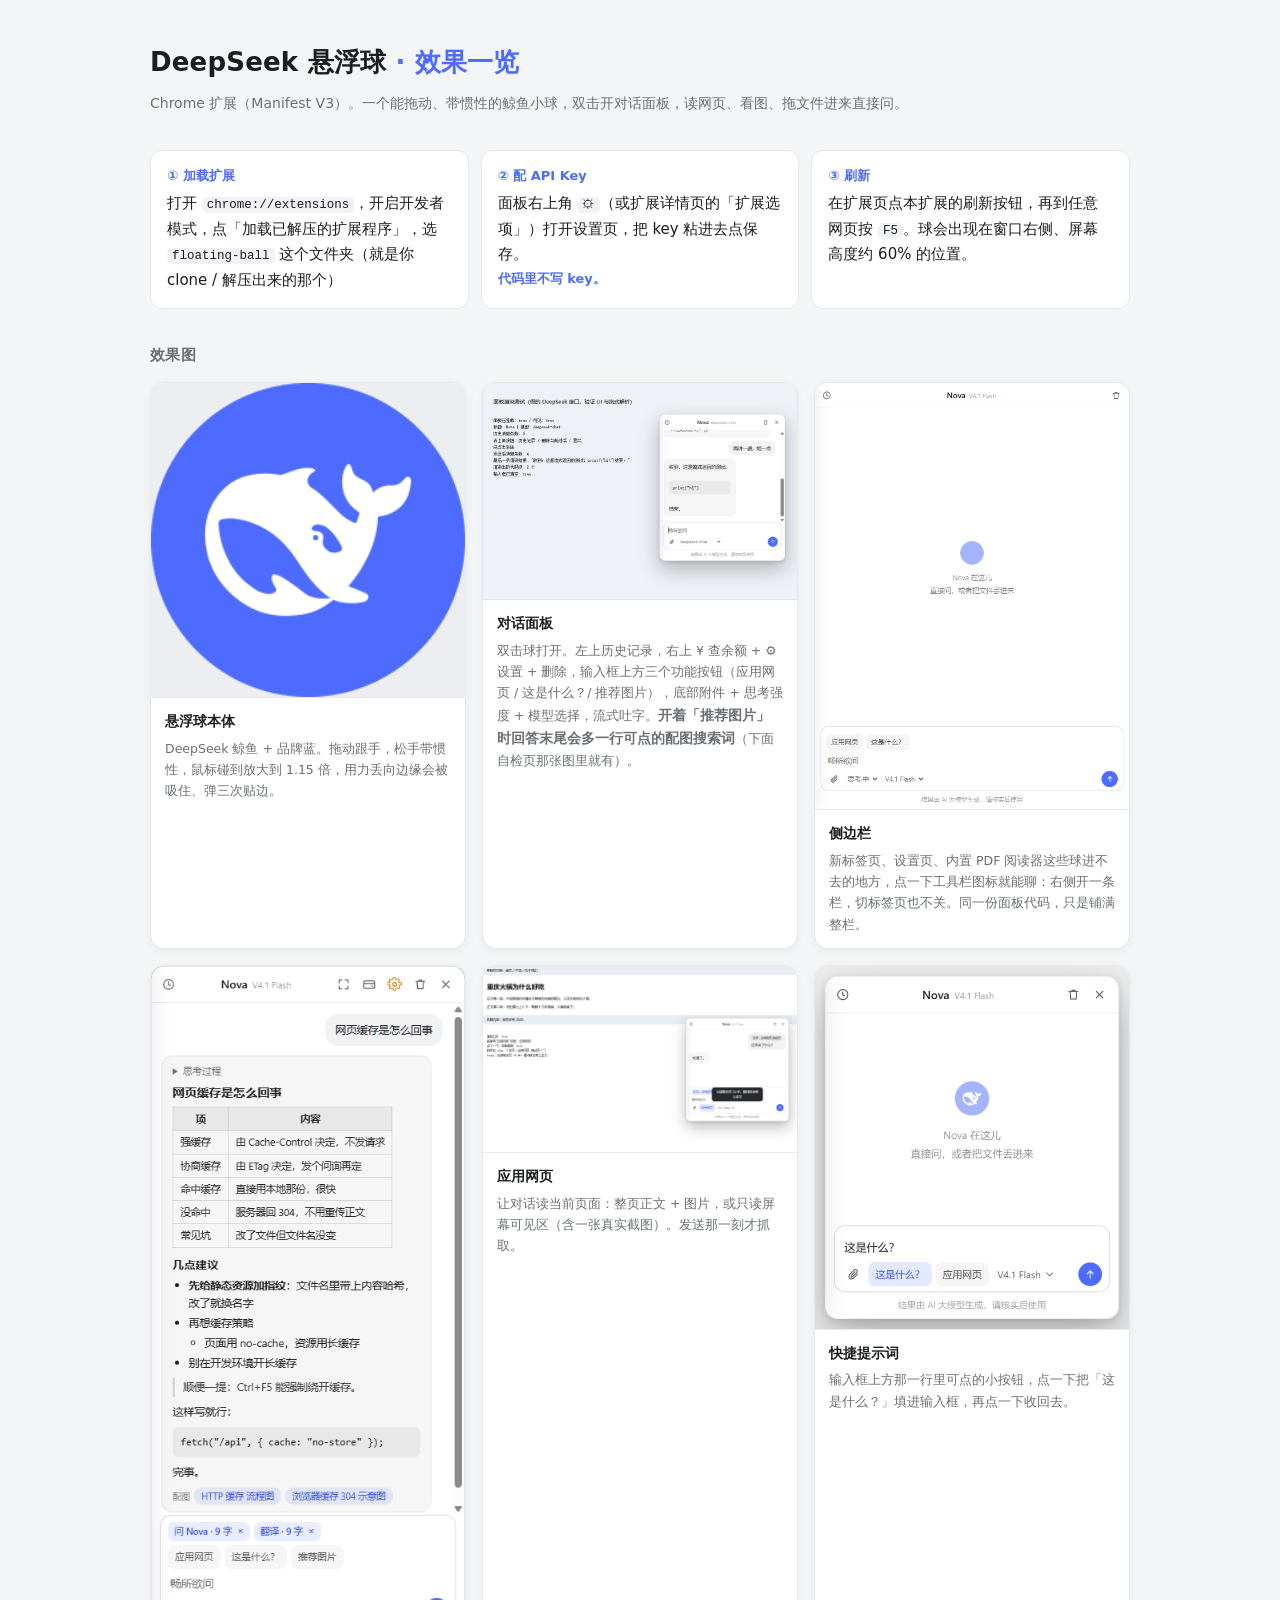
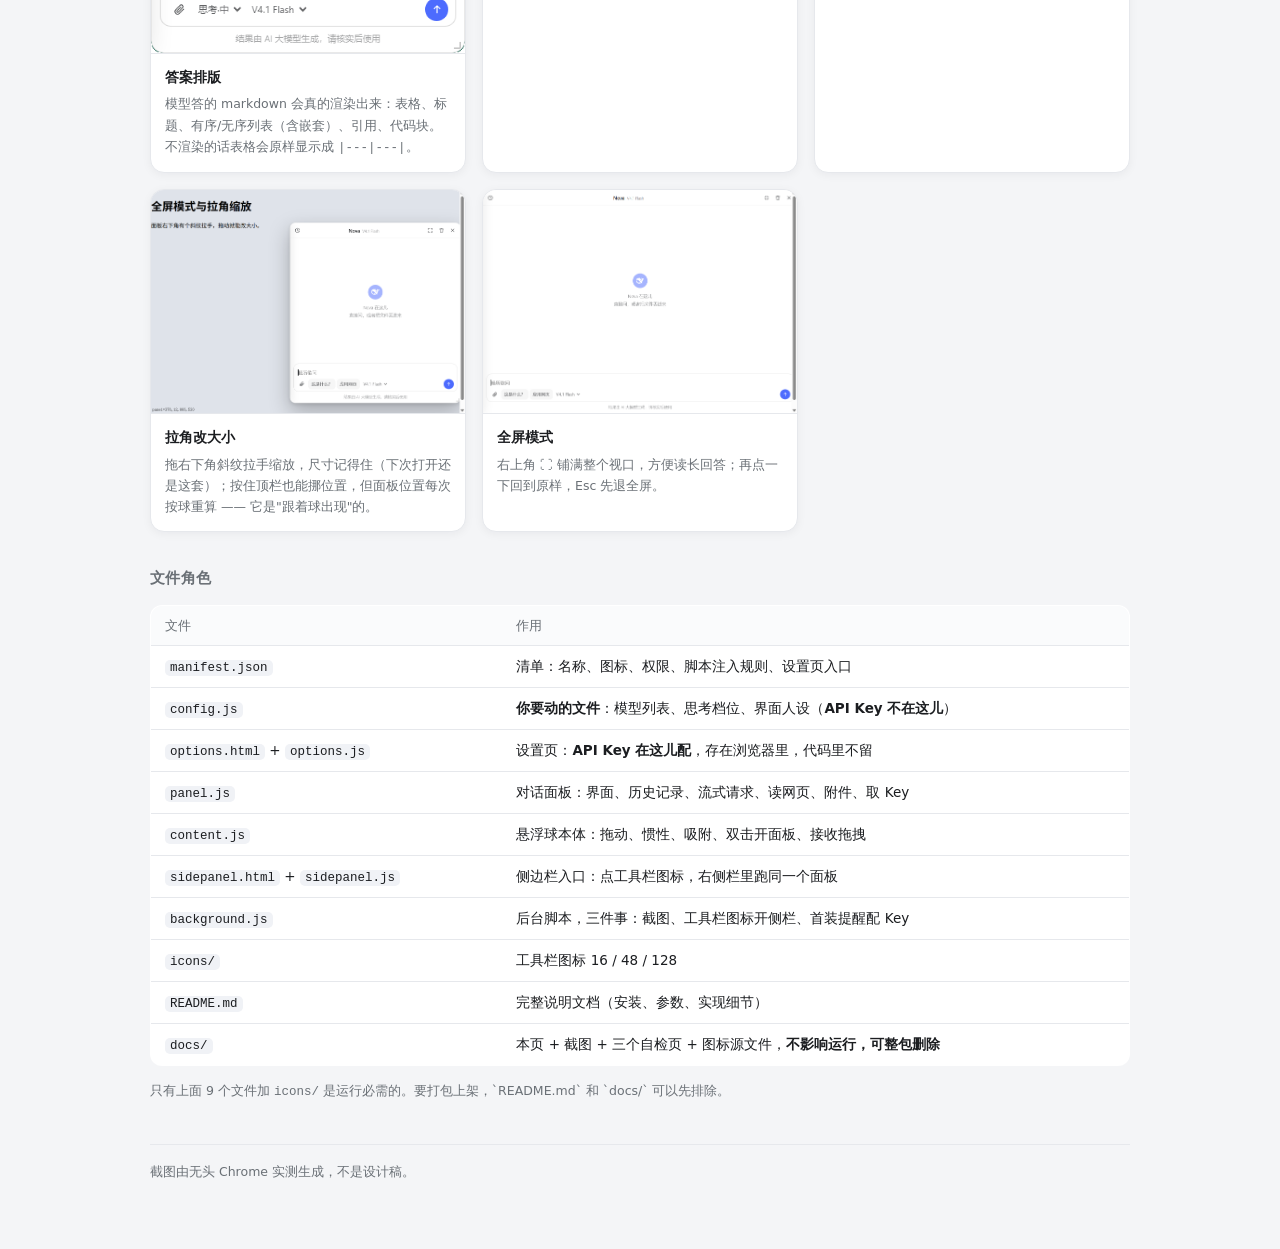
==== floating-ball/docs/index.html @ 4f4d15b3 "make repo" ====
<!DOCTYPE html>
<html lang="zh-CN">
<head>
<meta charset="utf-8">
<meta name="viewport" content="width=device-width,initial-scale=1">
<title>DeepSeek 悬浮球 · 效果一览</title>
<style>
  :root{
    --bg:#f4f5f7; --card:#fff; --ink:#1b1d20; --dim:#6a7076; --line:#e6e8ec; --blue:#4D6BFE;
  }
  *{box-sizing:border-box;margin:0;padding:0}
  body{
    background:var(--bg); color:var(--ink);
    font:15px/1.7 "Segoe UI",system-ui,-apple-system,"Microsoft YaHei",sans-serif;
    padding:40px 24px 72px;
  }
  .page{max-width:980px;margin:0 auto}
  header{margin-bottom:34px}
  h1{font-size:26px;font-weight:600;letter-spacing:.2px}
  h1 span{color:var(--blue)}
  .sub{color:var(--dim);margin-top:8px;font-size:14px}
  .steps{
    display:grid;grid-template-columns:repeat(auto-fit,minmax(240px,1fr));
    gap:12px;margin:26px 0 34px;
  }
  .step{background:var(--card);border:1px solid var(--line);border-radius:12px;padding:14px 16px}
  .step b{display:block;font-size:13px;color:var(--blue);margin-bottom:4px}
  .step code{
    font:12.5px/1.6 ui-monospace,Consolas,monospace;background:#f0f2f6;
    padding:1px 5px;border-radius:5px;word-break:break-all;
  }
  h2{font-size:15px;font-weight:600;color:var(--dim);margin:34px 0 14px;letter-spacing:.4px}
  .grid{display:grid;grid-template-columns:repeat(auto-fit,minmax(300px,1fr));gap:16px}
  figure{background:var(--card);border:1px solid var(--line);border-radius:14px;overflow:hidden;
    box-shadow:0 2px 10px rgba(20,25,40,.05)}
  figure img{display:block;width:100%;height:auto;border-bottom:1px solid var(--line);background:#eceef2}
  figcaption{padding:11px 14px 13px}
  figcaption b{font-size:13.5px;font-weight:600}
  figcaption p{font-size:12.5px;color:var(--dim);margin-top:3px}
  .wide{grid-column:1/-1}
  table{width:100%;border-collapse:collapse;background:var(--card);border:1px solid var(--line);
    border-radius:12px;overflow:hidden;font-size:13.5px}
  th,td{padding:9px 14px;text-align:left;border-bottom:1px solid var(--line)}
  tr:last-child td{border-bottom:0}
  th{background:#fafbfc;color:var(--dim);font-weight:500;font-size:12.5px}
  td code{font:12.5px/1.6 ui-monospace,Consolas,monospace;background:#f0f2f6;padding:1px 5px;border-radius:5px}
  .tip{margin-top:14px;font-size:12.5px;color:var(--dim)}
  footer{margin-top:40px;font-size:12.5px;color:var(--dim);border-top:1px solid var(--line);padding-top:16px}
</style>
</head>
<body>
<div class="page">

  <header>
    <h1>DeepSeek 悬浮球 <span>· 效果一览</span></h1>
    <p class="sub">Chrome 扩展（Manifest V3）。一个能拖动、带惯性的鲸鱼小球，双击开对话面板，读网页、看图、拖文件进来直接问。</p>
  </header>

  <div class="steps">
    <div class="step"><b>① 加载扩展</b>打开 <code>chrome://extensions</code>，开启开发者模式，点「加载已解压的扩展程序」，选 <code>floating-ball</code> 这个文件夹（就是你 clone / 解压出来的那个）</div>
    <div class="step"><b>② 配 API Key</b>面板右上角 <code>⚙</code>（或扩展详情页的「扩展选项」）打开设置页，把 key 粘进去点保存。<b>代码里不写 key。</b></div>
    <div class="step"><b>③ 刷新</b>在扩展页点本扩展的刷新按钮，再到任意网页按 <code>F5</code>。球会出现在窗口右侧、屏幕高度约 60% 的位置。</div>
  </div>

  <h2>效果图</h2>
  <div class="grid">
    <figure>
      <img src="shots/ball.png" alt="悬浮球">
      <figcaption><b>悬浮球本体</b><p>DeepSeek 鲸鱼 + 品牌蓝。拖动跟手，松手带惯性，鼠标碰到放大到 1.15 倍，用力丢向边缘会被吸住、弹三次贴边。</p></figcaption>
    </figure>
    <figure>
      <img src="shots/panel.png" alt="对话面板">
      <figcaption><b>对话面板</b><p>双击球打开。左上历史记录，右上 ¥ 查余额 + ⚙ 设置 + 删除，输入框上方三个功能按钮（应用网页 / 这是什么？/ 推荐图片），底部附件 + 思考强度 + 模型选择，流式吐字。<b>开着「推荐图片」时回答末尾会多一行可点的配图搜索词</b>（下面自检页那张图里就有）。</p></figcaption>
    </figure>
    <figure>
      <img src="shots/sidepanel.png" alt="侧边栏">
      <figcaption><b>侧边栏</b><p>新标签页、设置页、内置 PDF 阅读器这些球进不去的地方，点一下工具栏图标就能聊：右侧开一条栏，切标签页也不关。同一份面板代码，只是铺满整栏。</p></figcaption>
    </figure>
    <figure>
      <img src="panel-format.png" alt="答案排版">
      <figcaption><b>答案排版</b><p>模型答的 markdown 会真的渲染出来：表格、标题、有序/无序列表（含嵌套）、引用、代码块。不渲染的话表格会原样显示成 <code>|---|---|</code>。</p></figcaption>
    </figure>
    <figure>
      <img src="shots/panel-page-context.png" alt="应用网页">
      <figcaption><b>应用网页</b><p>让对话读当前页面：整页正文 + 图片，或只读屏幕可见区（含一张真实截图）。发送那一刻才抓取。</p></figcaption>
    </figure>
    <figure>
      <img src="shots/panel-image-prompt.png" alt="快捷提示词">
      <figcaption><b>快捷提示词</b><p>输入框上方那一行里可点的小按钮，点一下把「这是什么？」填进输入框，再点一下收回去。</p></figcaption>
    </figure>
    <figure>
      <img src="shots/panel-resize.png" alt="拉角缩放">
      <figcaption><b>拉角改大小</b><p>拖右下角斜纹拉手缩放，尺寸记得住（下次打开还是这套）；按住顶栏也能挪位置，但面板位置每次按球重算 —— 它是"跟着球出现"的。</p></figcaption>
    </figure>
    <figure>
      <img src="shots/panel-fullscreen.png" alt="全屏模式">
      <figcaption><b>全屏模式</b><p>右上角 ⛶ 铺满整个视口，方便读长回答；再点一下回到原样，Esc 先退全屏。</p></figcaption>
    </figure>
  </div>

  <h2>文件角色</h2>
  <table>
    <tr><th>文件</th><th>作用</th></tr>
    <tr><td><code>manifest.json</code></td><td>清单：名称、图标、权限、脚本注入规则、设置页入口</td></tr>
    <tr><td><code>config.js</code></td><td><b>你要动的文件</b>：模型列表、思考档位、界面人设（<b>API Key 不在这儿</b>）</td></tr>
    <tr><td><code>options.html</code> + <code>options.js</code></td><td>设置页：<b>API Key 在这儿配</b>，存在浏览器里，代码里不留</td></tr>
    <tr><td><code>panel.js</code></td><td>对话面板：界面、历史记录、流式请求、读网页、附件、取 Key</td></tr>
    <tr><td><code>content.js</code></td><td>悬浮球本体：拖动、惯性、吸附、双击开面板、接收拖拽</td></tr>
    <tr><td><code>sidepanel.html</code> + <code>sidepanel.js</code></td><td>侧边栏入口：点工具栏图标，右侧栏里跑同一个面板</td></tr>
    <tr><td><code>background.js</code></td><td>后台脚本，三件事：截图、工具栏图标开侧栏、首装提醒配 Key</td></tr>
    <tr><td><code>icons/</code></td><td>工具栏图标 16 / 48 / 128</td></tr>
    <tr><td><code>README.md</code></td><td>完整说明文档（安装、参数、实现细节）</td></tr>
    <tr><td><code>docs/</code></td><td>本页 + 截图 + 三个自检页 + 图标源文件，<b>不影响运行，可整包删除</b></td></tr>
  </table>
  <p class="tip">只有上面 9 个文件加 <code>icons/</code> 是运行必需的。要打包上架，`README.md` 和 `docs/` 可以先排除。</p>

  <footer>截图由无头 Chrome 实测生成，不是设计稿。</footer>
</div>
</body>
</html>
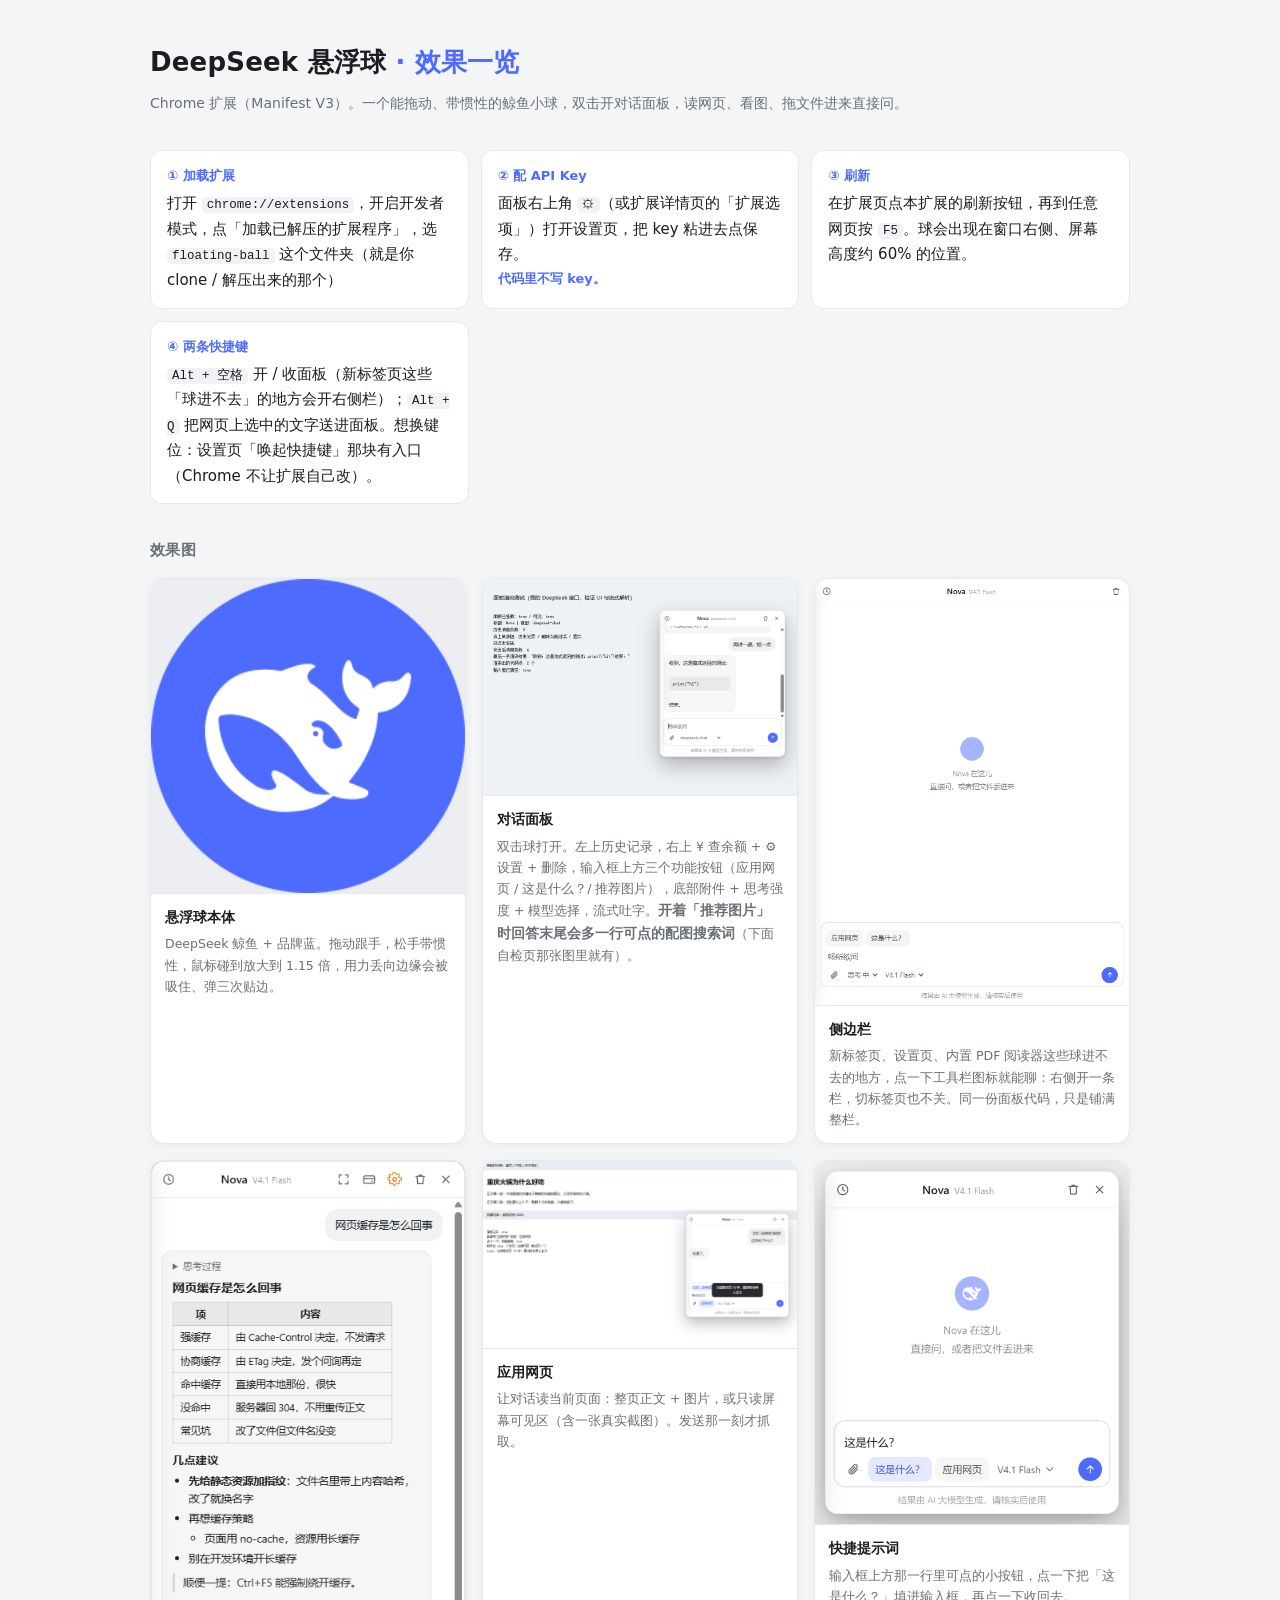
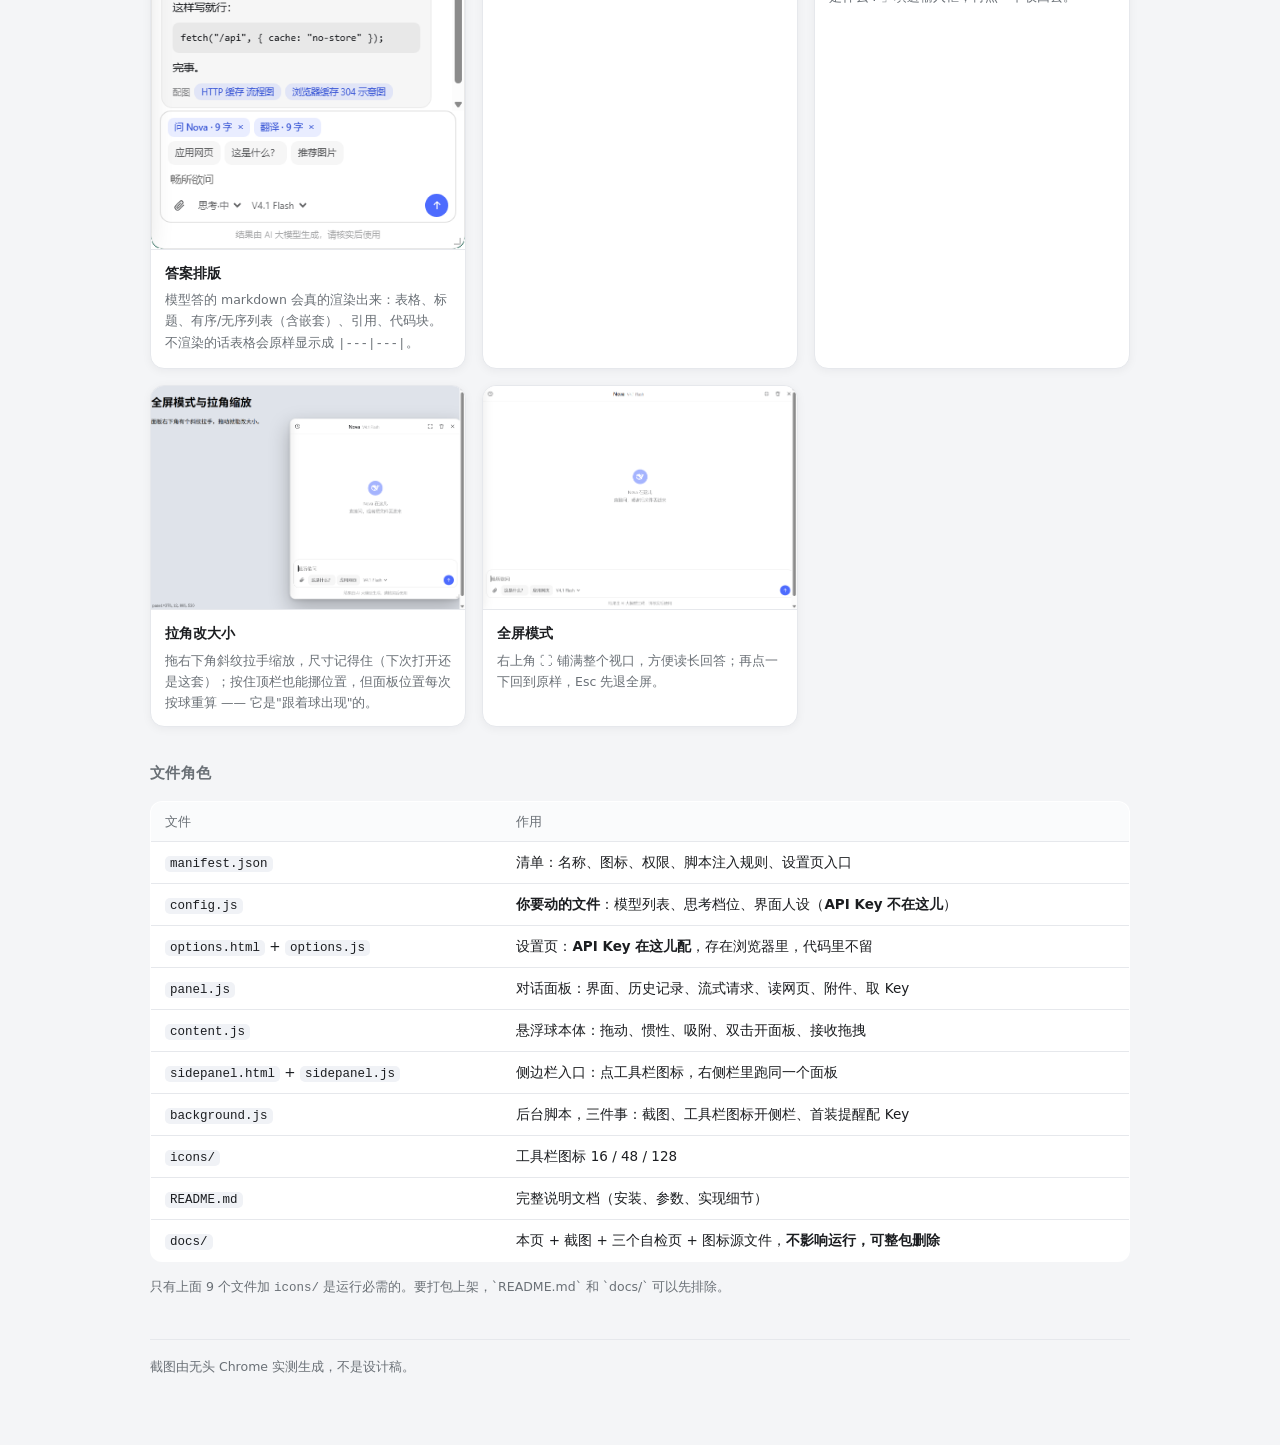
==== commit 6d7a8da5: "add shortcunt key" ====
--- a/floating-ball/docs/index.html
+++ b/floating-ball/docs/index.html
@@ -60,6 +60,7 @@
     <div class="step"><b>① 加载扩展</b>打开 <code>chrome://extensions</code>，开启开发者模式，点「加载已解压的扩展程序」，选 <code>floating-ball</code> 这个文件夹（就是你 clone / 解压出来的那个）</div>
     <div class="step"><b>② 配 API Key</b>面板右上角 <code>⚙</code>（或扩展详情页的「扩展选项」）打开设置页，把 key 粘进去点保存。<b>代码里不写 key。</b></div>
     <div class="step"><b>③ 刷新</b>在扩展页点本扩展的刷新按钮，再到任意网页按 <code>F5</code>。球会出现在窗口右侧、屏幕高度约 60% 的位置。</div>
+    <div class="step"><b>④ 两条快捷键</b><code>Alt + 空格</code> 开 / 收面板（新标签页这些「球进不去」的地方会开右侧栏）；<code>Alt + Q</code> 把网页上选中的文字送进面板。想换键位：设置页「唤起快捷键」那块有入口（Chrome 不让扩展自己改）。</div>
   </div>
 
   <h2>效果图</h2>
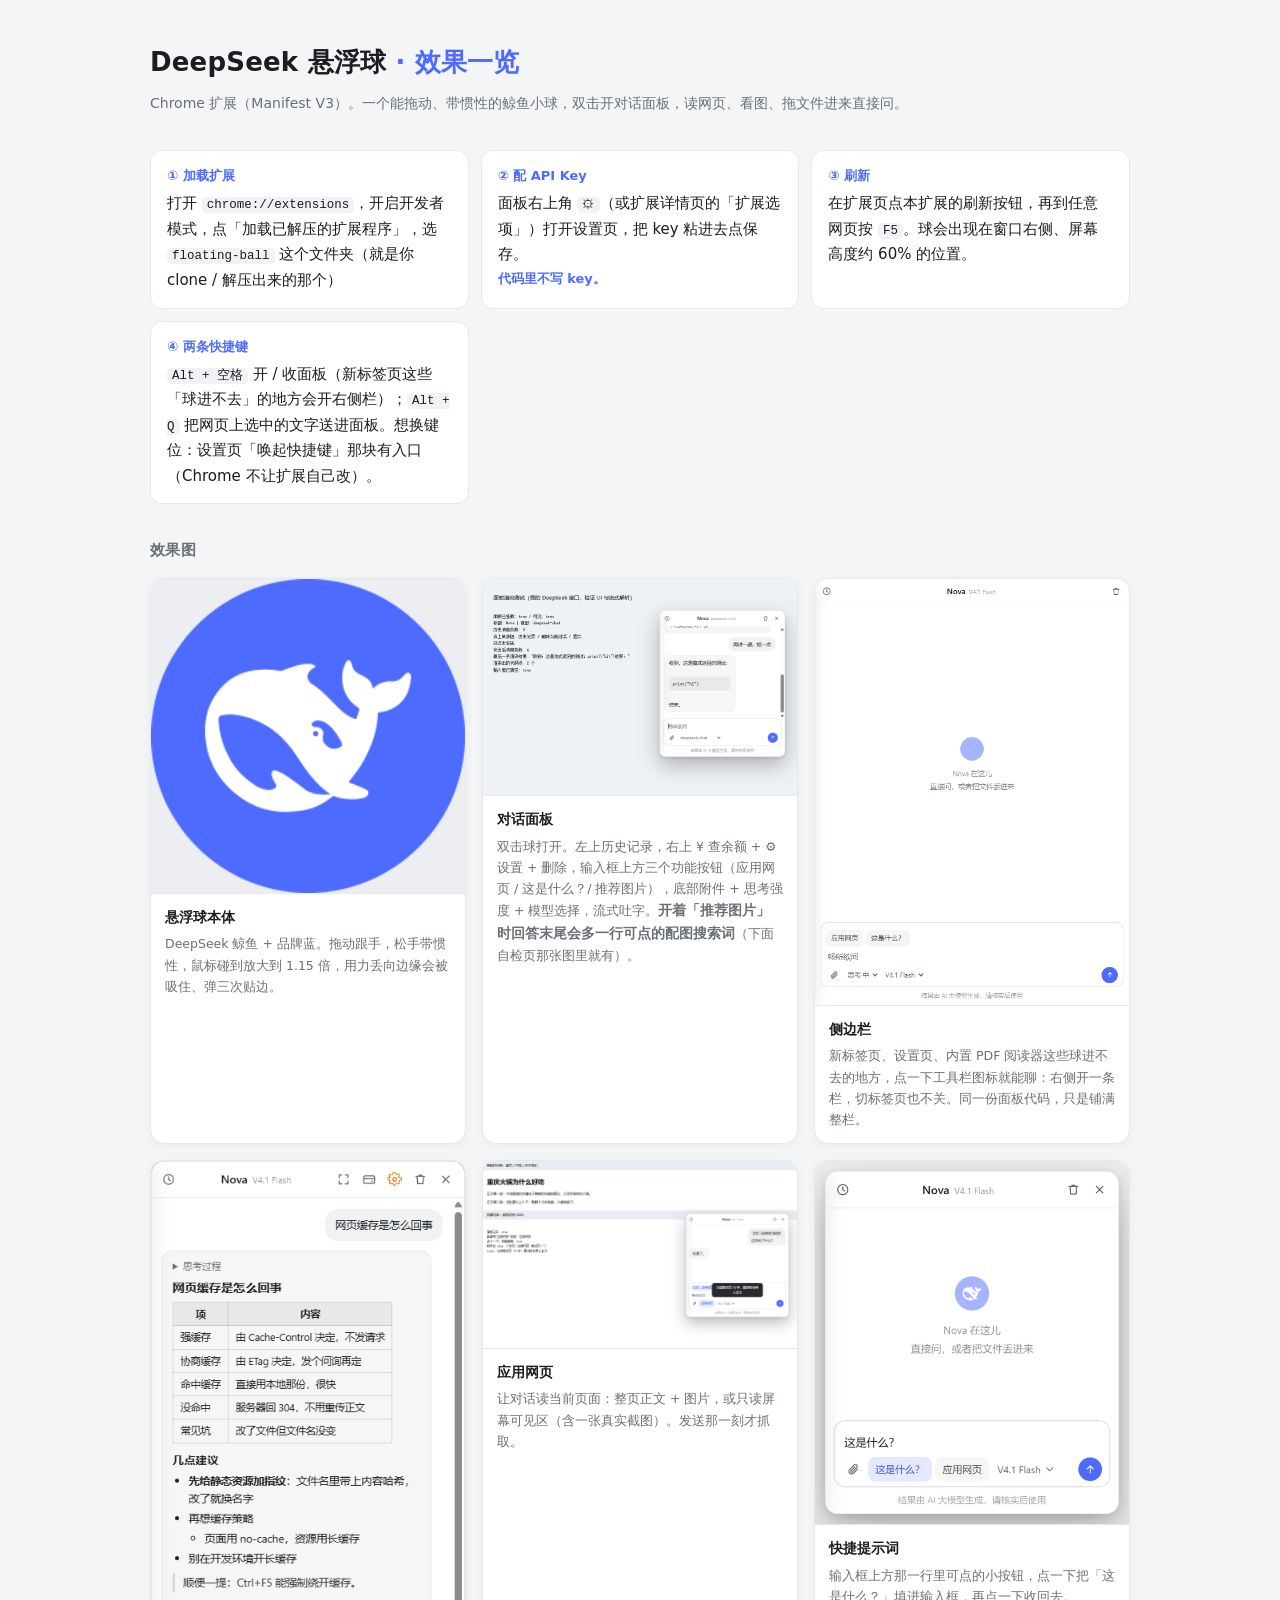
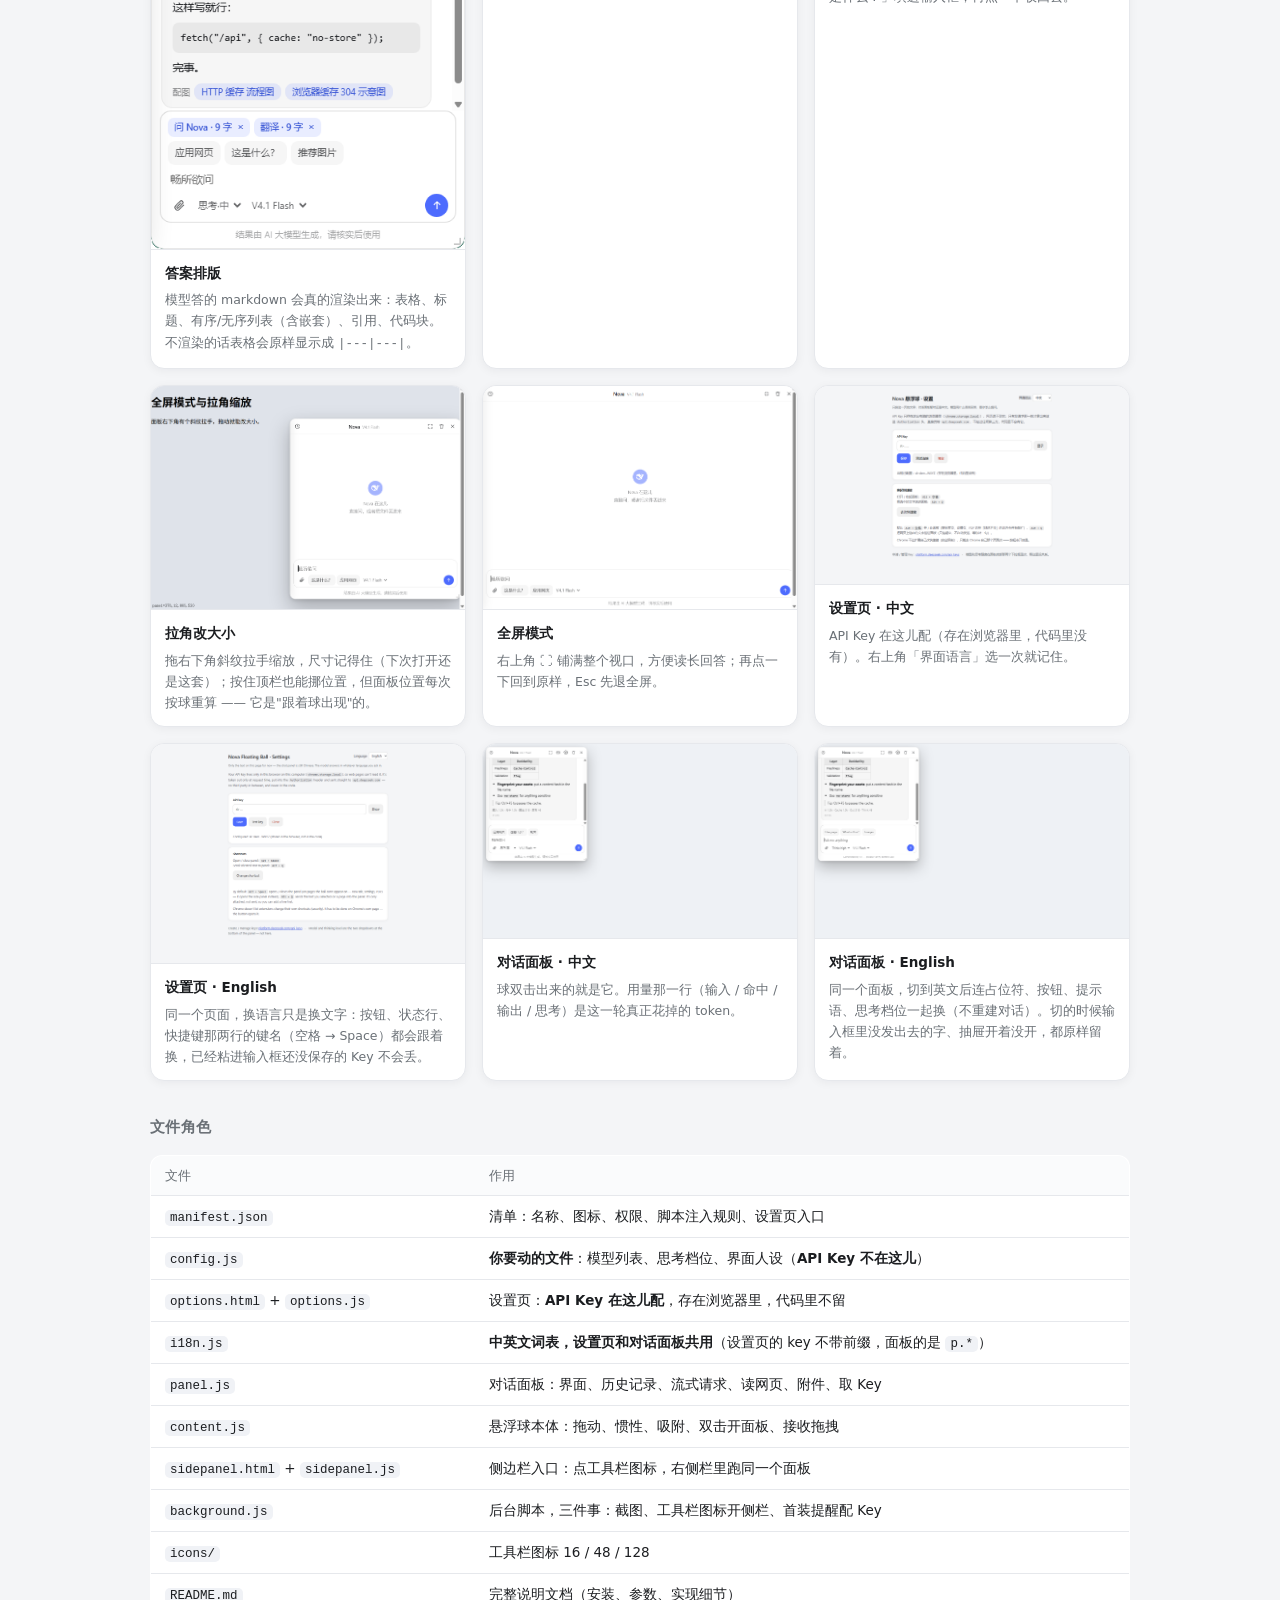
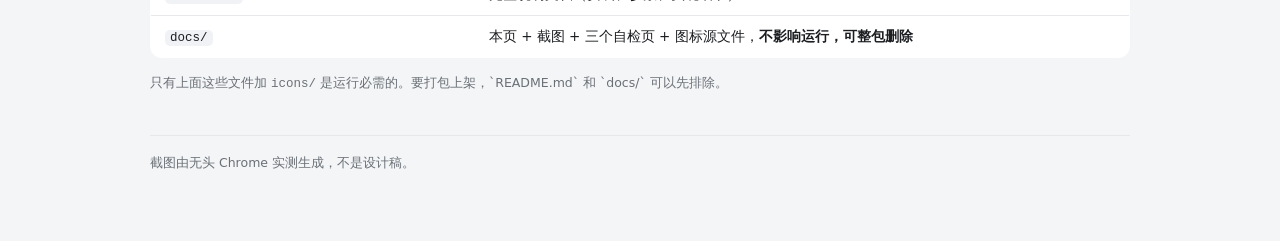
==== commit d68cdee9: "debug and add english mode" ====
--- a/floating-ball/docs/index.html
+++ b/floating-ball/docs/index.html
@@ -97,6 +97,22 @@
       <img src="shots/panel-fullscreen.png" alt="全屏模式">
       <figcaption><b>全屏模式</b><p>右上角 ⛶ 铺满整个视口，方便读长回答；再点一下回到原样，Esc 先退全屏。</p></figcaption>
     </figure>
+    <figure>
+      <img src="shots/options-zh.png" alt="设置页（中文）">
+      <figcaption><b>设置页 · 中文</b><p>API Key 在这儿配（存在浏览器里，代码里没有）。右上角「界面语言」选一次就记住。</p></figcaption>
+    </figure>
+    <figure>
+      <img src="shots/options-en.png" alt="Settings page (English)">
+      <figcaption><b>设置页 · English</b><p>同一个页面，换语言只是换文字：按钮、状态行、快捷键那两行的键名（空格 → Space）都会跟着换，已经粘进输入框还没保存的 Key 不会丢。</p></figcaption>
+    </figure>
+    <figure>
+      <img src="shots/panel-zh.png" alt="对话面板（中文）">
+      <figcaption><b>对话面板 · 中文</b><p>球双击出来的就是它。用量那一行（输入 / 命中 / 输出 / 思考）是这一轮真正花掉的 token。</p></figcaption>
+    </figure>
+    <figure>
+      <img src="shots/panel-en.png" alt="Chat panel (English)">
+      <figcaption><b>对话面板 · English</b><p>同一个面板，切到英文后连占位符、按钮、提示语、思考档位一起换（不重建对话）。切的时候输入框里没发出去的字、抽屉开着没开，都原样留着。</p></figcaption>
+    </figure>
   </div>
 
   <h2>文件角色</h2>
@@ -105,6 +121,7 @@
     <tr><td><code>manifest.json</code></td><td>清单：名称、图标、权限、脚本注入规则、设置页入口</td></tr>
     <tr><td><code>config.js</code></td><td><b>你要动的文件</b>：模型列表、思考档位、界面人设（<b>API Key 不在这儿</b>）</td></tr>
     <tr><td><code>options.html</code> + <code>options.js</code></td><td>设置页：<b>API Key 在这儿配</b>，存在浏览器里，代码里不留</td></tr>
+    <tr><td><code>i18n.js</code></td><td><b>中英文词表，设置页和对话面板共用</b>（设置页的 key 不带前缀，面板的是 <code>p.*</code>）</td></tr>
     <tr><td><code>panel.js</code></td><td>对话面板：界面、历史记录、流式请求、读网页、附件、取 Key</td></tr>
     <tr><td><code>content.js</code></td><td>悬浮球本体：拖动、惯性、吸附、双击开面板、接收拖拽</td></tr>
     <tr><td><code>sidepanel.html</code> + <code>sidepanel.js</code></td><td>侧边栏入口：点工具栏图标，右侧栏里跑同一个面板</td></tr>
@@ -113,7 +130,7 @@
     <tr><td><code>README.md</code></td><td>完整说明文档（安装、参数、实现细节）</td></tr>
     <tr><td><code>docs/</code></td><td>本页 + 截图 + 三个自检页 + 图标源文件，<b>不影响运行，可整包删除</b></td></tr>
   </table>
-  <p class="tip">只有上面 9 个文件加 <code>icons/</code> 是运行必需的。要打包上架，`README.md` 和 `docs/` 可以先排除。</p>
+  <p class="tip">只有上面这些文件加 <code>icons/</code> 是运行必需的。要打包上架，`README.md` 和 `docs/` 可以先排除。</p>
 
   <footer>截图由无头 Chrome 实测生成，不是设计稿。</footer>
 </div>
